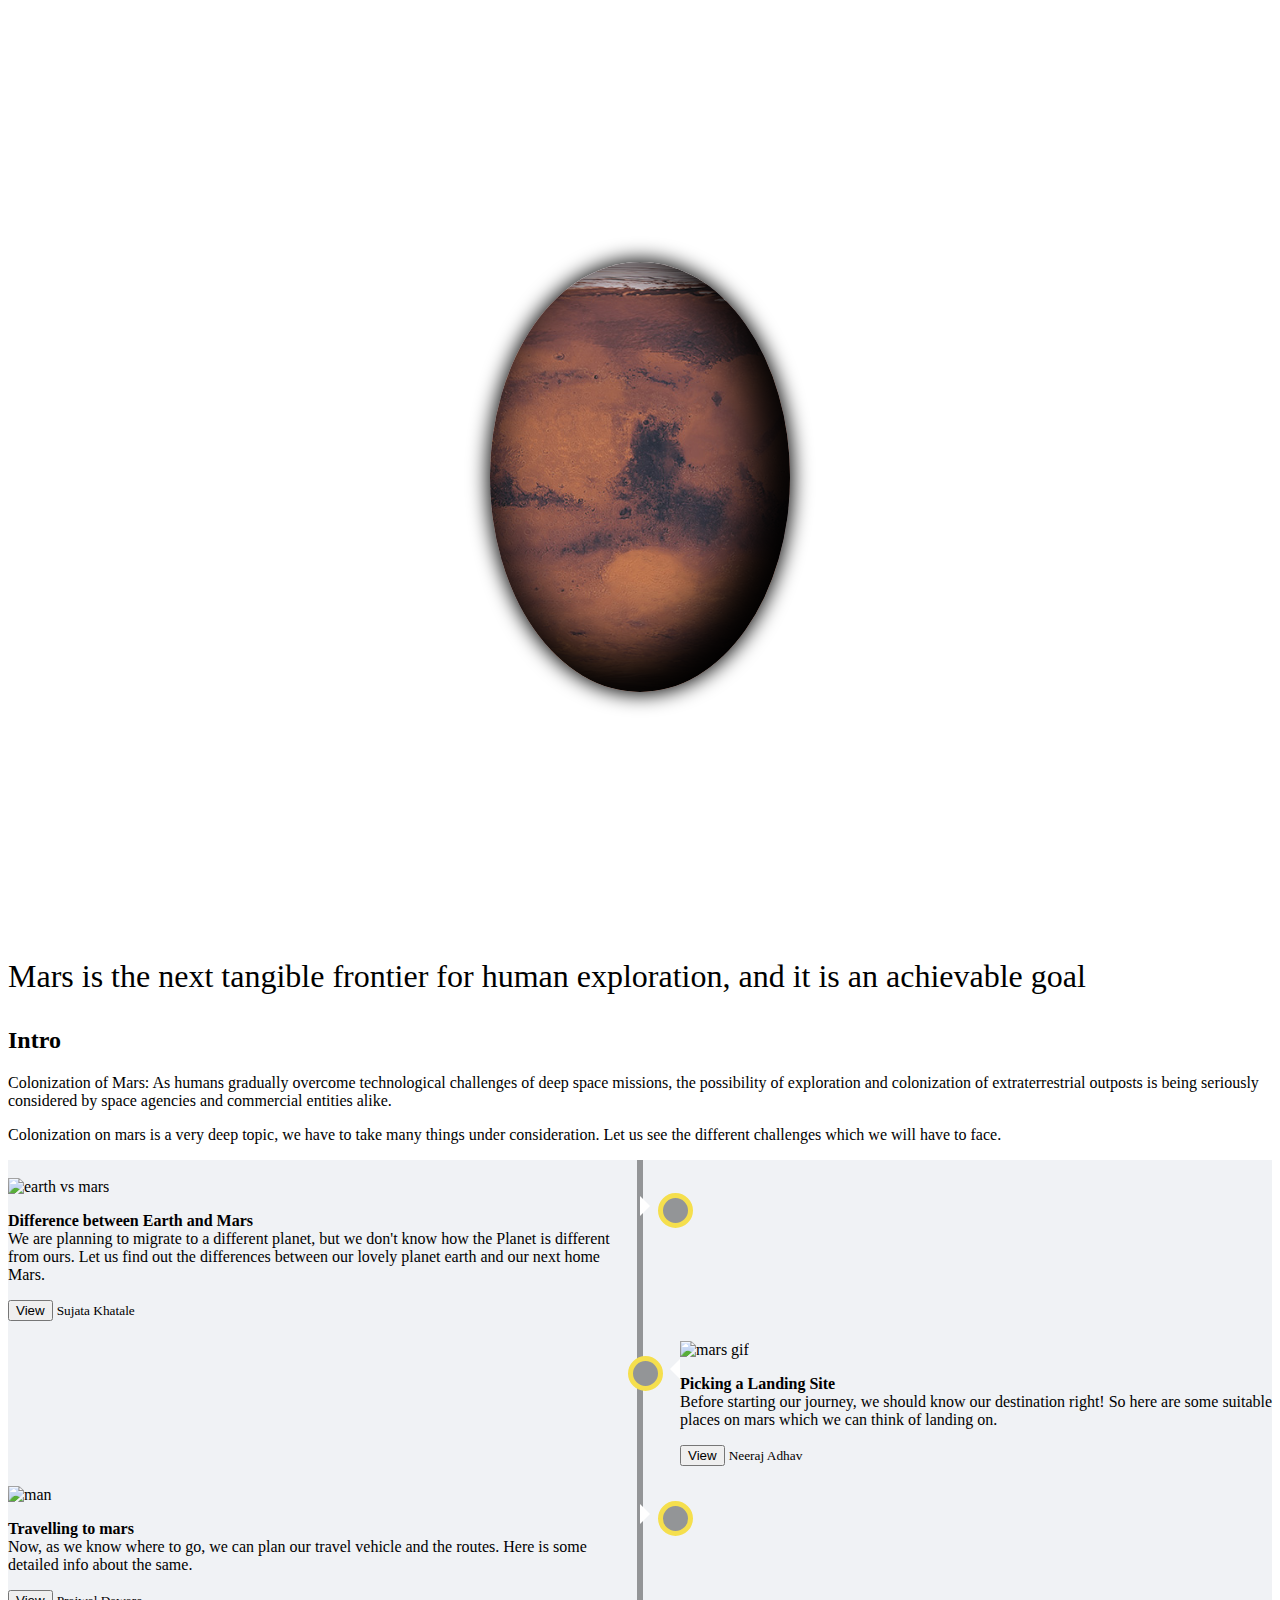
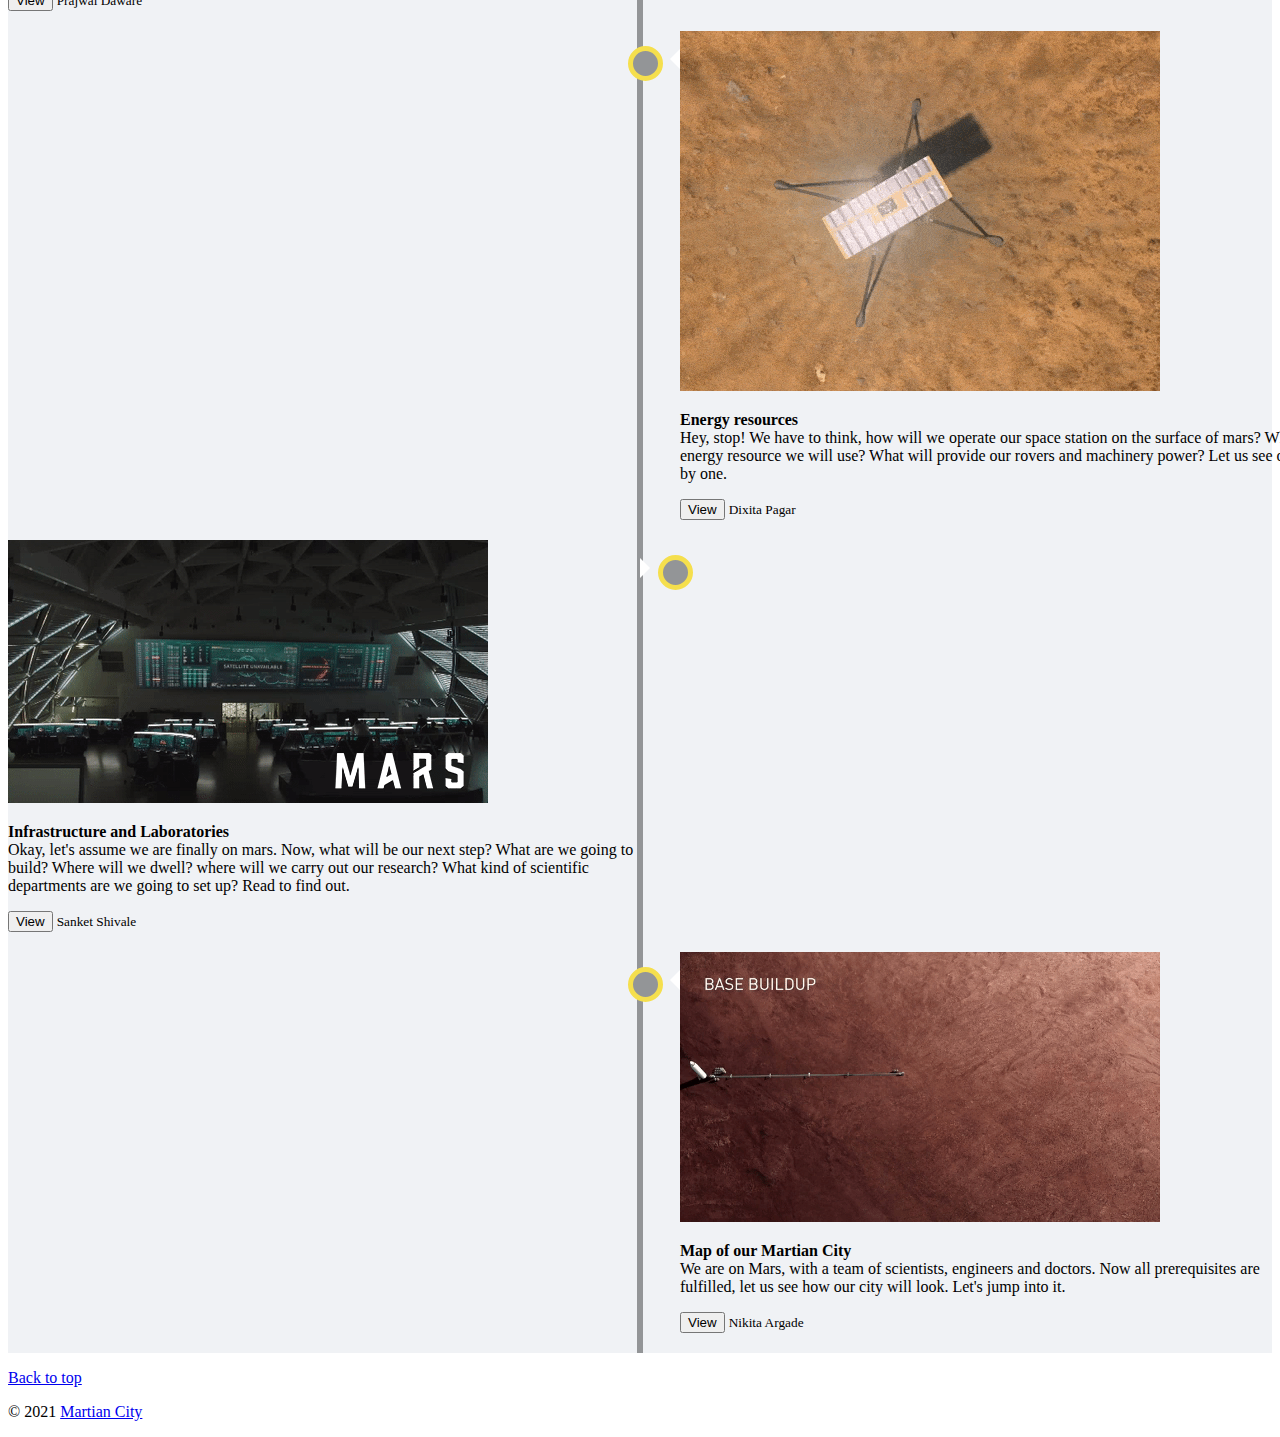
==== index.html @ d2145f33 "footer link for martian city github page" ====
<!doctype html>
<html lang="en">

<head>
  <meta charset="utf-8">
  <meta name="viewport" content="width=device-width, initial-scale=1">
  <meta name="description" content="Martian City">
  <meta name="author" content="Neeraj Adhav">
  <title>Martian City</title>

  <link rel="canonical" href="https://neerajadhav.github.io">

  <link rel="shortcut icon" href="./static/images/mars.png" type="image/x-icon">


  <!-- Bootstrap core CSS -->
  <link href="https://cdn.jsdelivr.net/npm/bootstrap@5.0.1/dist/css/bootstrap.min.css" rel="stylesheet"
    integrity="sha384-+0n0xVW2eSR5OomGNYDnhzAbDsOXxcvSN1TPprVMTNDbiYZCxYbOOl7+AMvyTG2x" crossorigin="anonymous">

  <style>
    .bd-placeholder-img {
      font-size: 1.125rem;
      text-anchor: middle;
      -webkit-user-select: none;
      -moz-user-select: none;
      user-select: none;
    }

    @media (min-width: 768px) {
      .bd-placeholder-img-lg {
        font-size: 3.5rem;
      }
    }

    #loading {
      position: fixed;
      top: 0;
      left: 0;
      width: 100%;
      height: 100%;
      background: rgba(0, 0, 0, 0.7);
      background-size: cover;
      z-index: 999;
    }

    @keyframes marsspin {
      100% {
        background-position: 100%;
      }
    }

    .mars {
      background: url('./static/images/mars_1k_color.jpg');
      background-size: cover;
      box-shadow: -20px -20px 50px 20px #000 inset, 0 0 20px 2px #000;
      animation: marsspin 30s linear alternate infinite;
      width: 300px;
      height: 300px;
      position: relative;
      top: 0;
      right: 0;
      bottom: 0;
      margin: auto;
      border-radius: 50%;
      padding-top: 130px;
      color: white;
    }

    @import url('https://fonts.googleapis.com/css2?family=Abril+Fatface&display=swap');

    .mars h1 {
      font-size: 2rem;
    }

    /* The actual timeline (the vertical ruler) */
    .main-timeline {
      position: relative;
    }

    /* The actual timeline (the vertical ruler) */
    .main-timeline::after {
      content: '';
      position: absolute;
      width: 6px;
      background-color: #939597;
      top: 0;
      bottom: 0;
      left: 50%;
      margin-left: -3px;
    }

    /* Container around content */
    .timeline {
      position: relative;
      background-color: inherit;
      width: 50%;
    }

    /* The circles on the timeline */
    .timeline::after {
      content: '';
      position: absolute;
      width: 25px;
      height: 25px;
      right: -13px;
      background-color: #939597;
      border: 5px solid #F5DF4D;
      top: 15px;
      border-radius: 50%;
      z-index: 1;
    }

    /* Place the container to the left */
    .left {
      padding: 0px 40px 20px 0px;
      left: 0;
    }

    /* Place the container to the right */
    .right {
      padding: 0px 0px 20px 40px;
      left: 50%;
    }

    /* Add arrows to the left container (pointing right) */
    .left::before {
      content: " ";
      position: absolute;
      top: 18px;
      z-index: 1;
      right: 30px;
      border: medium solid white;
      border-width: 10px 0 10px 10px;
      border-color: transparent transparent transparent white;
    }

    /* Add arrows to the right container (pointing left) */
    .right::before {
      content: " ";
      position: absolute;
      top: 18px;
      z-index: 1;
      left: 30px;
      border: medium solid white;
      border-width: 10px 10px 10px 0;
      border-color: transparent white transparent transparent;
    }

    /* Fix the circle for containers on the right side */
    .right::after {
      left: -12px;
    }

    /* Media queries - Responsive timeline on screens less than 600px wide */
    @media screen and (max-width: 600px) {

      /* Place the timelime to the left */
      .main-timeline::after {
        left: 31px;
      }

      /* Full-width containers */
      .timeline {
        width: 100%;
        padding-left: 70px;
        padding-right: 25px;
      }

      /* Make sure that all arrows are pointing leftwards */
      .timeline::before {
        left: 60px;
        border: medium solid white;
        border-width: 10px 10px 10px 0;
        border-color: transparent white transparent transparent;
      }

      /* Make sure all circles are at the same spot */
      .left::after,
      .right::after {
        left: 18px;
      }

      .left::before {
        right: auto;
      }

      /* Make all right containers behave like the left ones */
      .right {
        left: 0%;
      }
    }
  </style>


</head>

<body onload="preloader()">
  <center id="loading" style="padding-top: 300px;">
    <div class="spinner-border text-primary" role="status">
      <span class="visually-hidden">Loading...</span>
    </div>
  </center>

  <main>

    <!-- logo and hero -->
    <section class="text-center container-fluid"
      style="background: url('https://images.unsplash.com/photo-1538551868183-edf7bfc50391?ixid=MnwxMjA3fDB8MHxwaG90by1wYWdlfHx8fGVufDB8fHx8&ixlib=rb-1.2.1&auto=format&fit=crop&w=750&q=80') no-repeat; background-size: cover; height: 100vh;">
      <div class="row py-lg">
        <div class="col-lg-6 col-md-8 mx-auto">

          <img src="./static/images/logo.png" alt="logo" class="img-fluid">

          <div class="mars">
          </div>

        </div>
      </div>
    </section>

    <!-- intro para -->
    <section class="container">
      <br>
      <p id="intro" style="font-size: 2rem;" class="lead">Mars is the next tangible frontier for human exploration, and
        it is an achievable
        goal</p>
      <h2>Intro</h2>
      <div>
        <p>Colonization of Mars: As humans gradually overcome technological challenges of deep space
          missions, the possibility of exploration and colonization of extraterrestrial outposts is being
          seriously considered by space agencies and commercial entities alike.</p>
        <p>Colonization on mars is a very deep topic, we have to take many things under consideration. Let
          us see the different challenges which we will have to face.</p>
      </div>
    </section>

    <section style="background-color: #F0F2F5;">
      <div class="container pb-5">
        <div class="main-timeline">
          <br>
          <div class="timeline left">
            <div class="card" id="post1">
              
              <img
                src="http://www.esa.int/var/esa/storage/images/esa_multimedia/images/2018/04/comparing_the_atmospheres_of_mars_and_earth/17444033-1-eng-GB/Comparing_the_atmospheres_of_Mars_and_Earth_pillars.jpg"
                alt="earth vs mars" class="img-fluid rounded-top">

              <div class="card-body">
                <p class="card-text">
                  <b>Difference between Earth and Mars</b><br>
                  We are planning to migrate to a different planet, but we don't know how the Planet is
                  different from ours. Let us find out the differences between our lovely planet earth and our
                  next home Mars.
                </p>
                <div class="d-flex justify-content-between align-items-center">
                  <a href="./Difference-between-Earth-and-Mars/"><button type="button"
                      class="btn btn-sm btn-outline-primary">View</button></a>
                  <small class="text-muted">Sujata Khatale</small>
                </div>
              </div>
            
            </div>
          </div>
          <div class="timeline right">
            <div class="card" id="post2">
              
              <img src="https://mars.nasa.gov/imgs/2017/02/Mars-2020-Final-Three-Landing-Sites-loop_v001_640x360.gif"
                class="img-fluid rounded-top" alt="mars gif">

              <div class="card-body">
                <p class="card-text">
                  <b>Picking a Landing Site</b><br>
                  Before starting our journey, we should know our destination right! So here are some suitable places on
                  mars which we can think of landing on.
                </p>
                <div class="d-flex justify-content-between align-items-center">
                  <a href="#"><button type="button" class="btn btn-sm btn-outline-primary">View</button></a>
                  <small class="text-muted">Neeraj Adhav</small>
                </div>
              </div>
            
            </div>
          </div>
          <div class="timeline left">
            <div class="card" id="post3">
              
              <img
                src="https://www.nasa.gov/sites/default/files/styles/full_width_feature/public/thumbnails/image/journey_to_mars.jpeg"
                class="img-fluid rounded-top" alt="man">

              <div class="card-body">
                <p class="card-text">
                  <b>Travelling to mars</b><br>
                  Now, as we know where to go, we can plan our travel vehicle and the routes. Here is some
                  detailed info about the same.
                </p>
                <div class="d-flex justify-content-between align-items-center">
                  <a href="#"><button type="button" class="btn btn-sm btn-outline-primary">View</button></a>
                  <small class="text-muted">Prajwal Daware</small>
                </div>
              </div>
            
            </div>
          </div>
          <div class="timeline right">
            <div class="card" id="post4">
              
              <img src="static/images/Energy Resources.gif" class="img-fluid rounded-top" alt="man">

              <div class="card-body">
                <p class="card-text">
                  <b>Energy resources</b><br>
                  Hey, stop! We have to think, how will we operate our space station on the surface of mars?
                  What energy resource we will use? What will provide our rovers and machinery power? Let us
                  see one by one.
                </p>
                <div class="d-flex justify-content-between align-items-center">
                  <a href="./Energy-resources/"><button type="button"
                      class="btn btn-sm btn-outline-primary">View</button></a>
                  <small class="text-muted">Dixita Pagar</small>
                </div>
              </div>
            
            </div>
          </div>
          <div class="timeline left">
            <div class="card" id="post5">
              
              <img src="static/images/giphy[1].gif" class="img-fluid rounded-top" alt="man">

              <div class="card-body">
                <p class="card-text">
                  <b>Infrastructure and Laboratories</b><br>
                  Okay, let's assume we are finally on mars. Now, what will be our next step? What are we
                  going to build? Where will we dwell? where will we carry out our research? What kind of
                  scientific departments are we going to set up? Read to find out.
                </p>
                <div class="d-flex justify-content-between align-items-center">
                  <a href="#"><button type="button" class="btn btn-sm btn-outline-primary">View</button></a>
                  <small class="text-muted">Sanket Shivale</small>
                </div>
              </div>
            
            </div>
          </div>
          <div class="timeline right">
            <div class="card" id="post6">
              
              <img src="static/images/MapOfMars.gif" class="img-fluid rounded-top" alt="man">

              <div class="card-body">
                <p class="card-text">
                  <b>Map of our Martian City</b><br>
                  We are on Mars, with a team of scientists, engineers and doctors. Now all prerequisites are
                  fulfilled, let us see how our city will look. Let's jump into it.
                </p>
                <div class="d-flex justify-content-between align-items-center">
                  <a href="#"><button type="button" class="btn btn-sm btn-outline-primary">View</button></a>
                  <small class="text-muted">Nikita Argade</small>
                </div>
              </div>
            
            </div>
          </div>
        </div>
      </div>
    </section>

  </main>

  <footer class="text-muted py-5">
    <div class="container">
      <p class="float-end mb-1">
        <a href="#intro">Back to top</a>
      </p>
      <p class="mb-1">&copy; 2021 <a href="https://github.com/martiancity/martiancity.github.io">Martian City</a></p>
    </div>
  </footer>


  <script src="https://cdn.jsdelivr.net/npm/bootstrap@5.0.1/dist/js/bootstrap.bundle.min.js"
    integrity="sha384-gtEjrD/SeCtmISkJkNUaaKMoLD0//ElJ19smozuHV6z3Iehds+3Ulb9Bn9Plx0x4"
    crossorigin="anonymous"></script>

  <script>
    function preloader() {
      loading = document.getElementById("loading")
      loading.style.display = 'none';
    }
  </script>

</body>

</html>
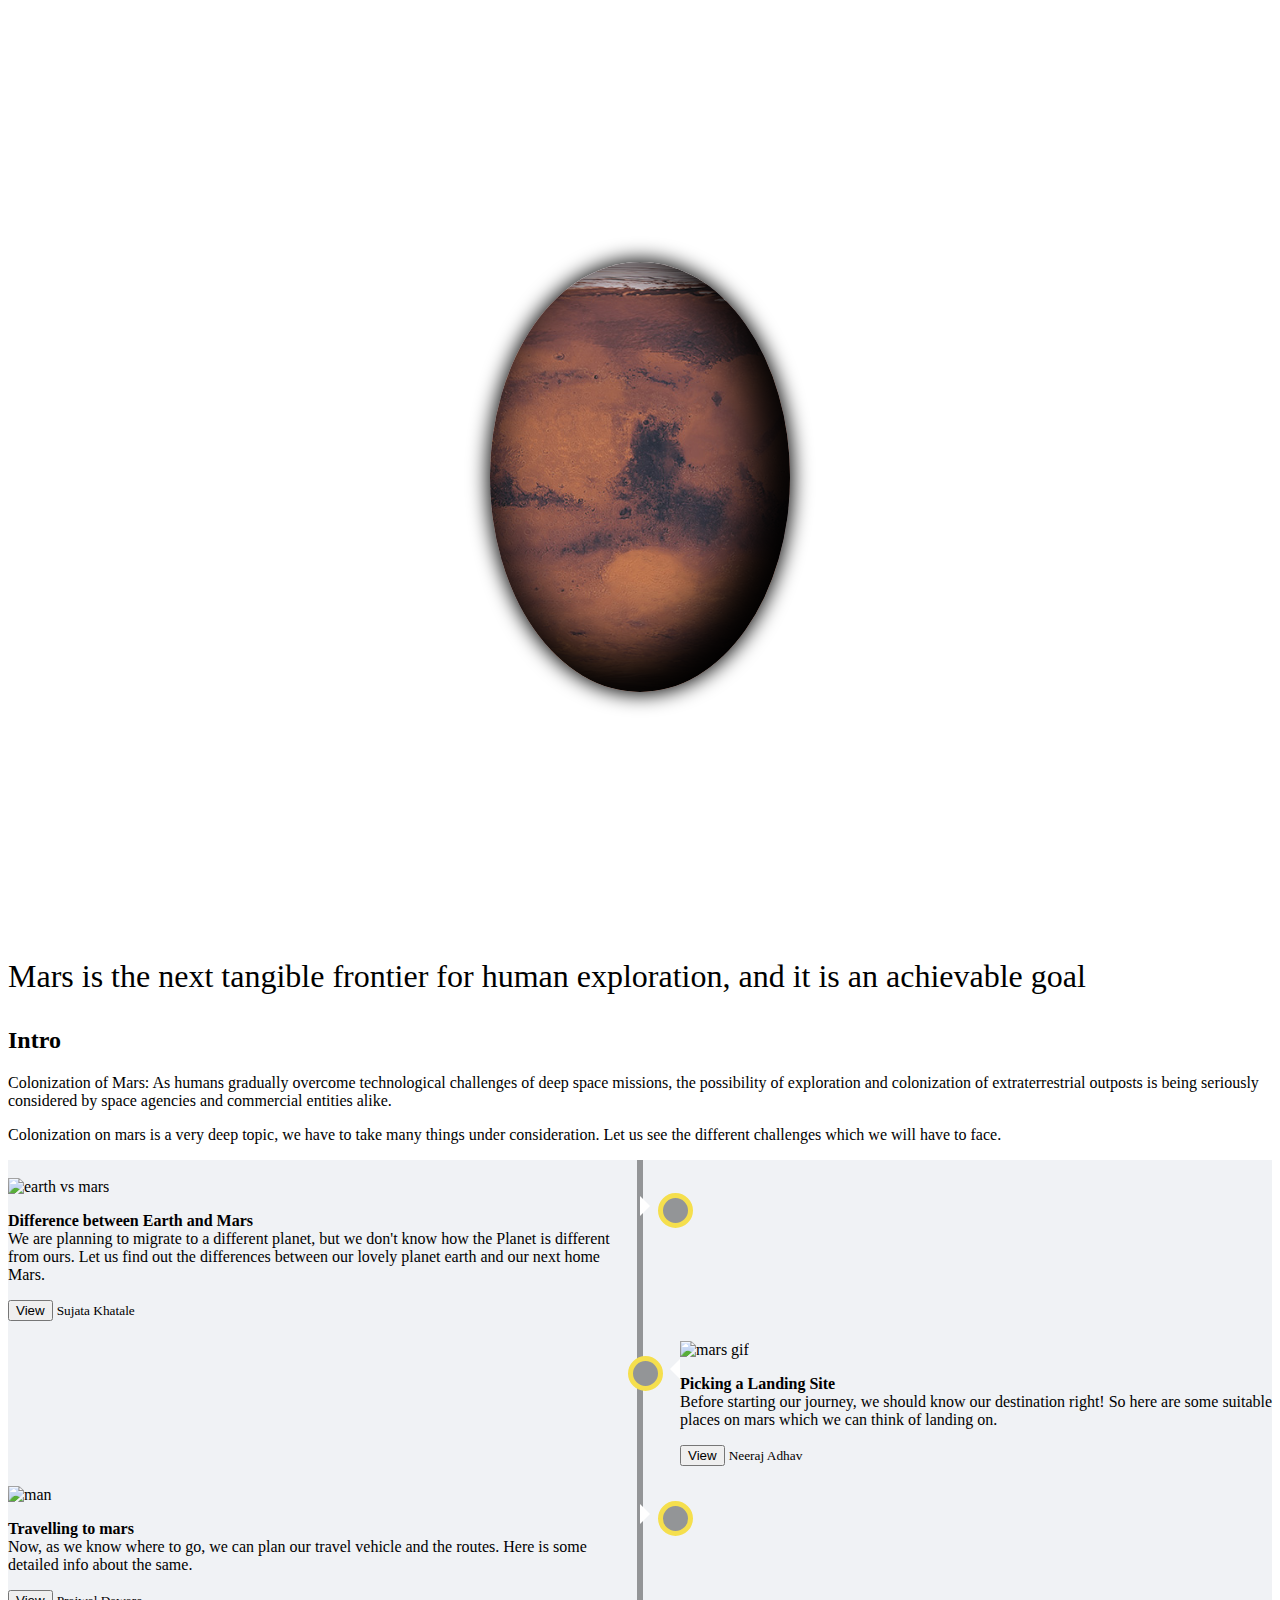
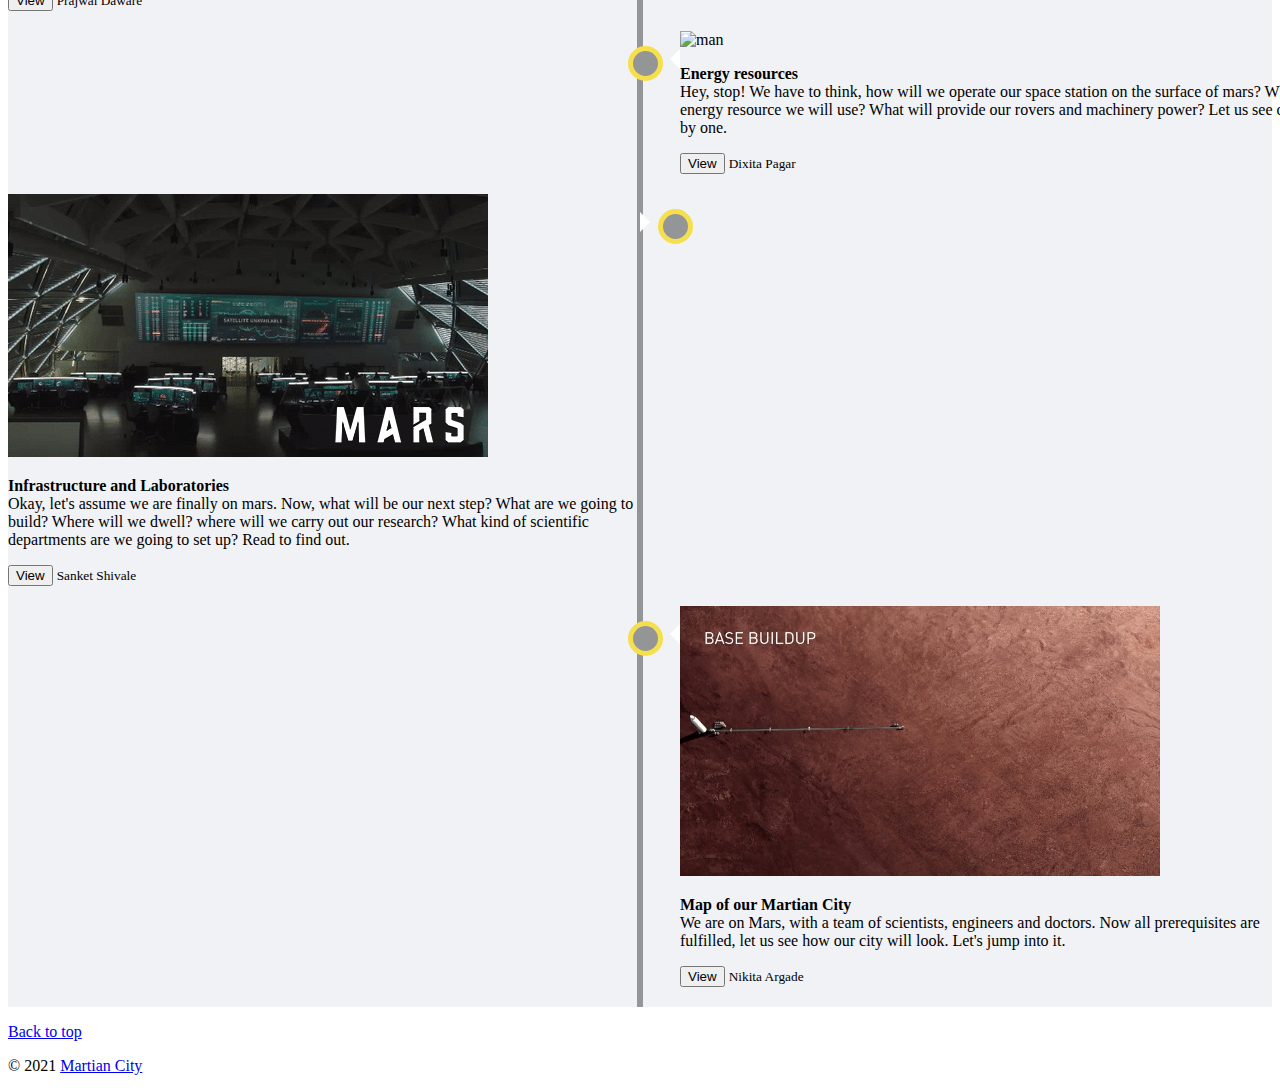
==== commit a56d0583: "post 4 thumb updated" ====
--- a/index.html
+++ b/index.html
@@ -285,7 +285,7 @@
             <div class="card" id="post3">
               
               <img
-                src="https://www.nasa.gov/sites/default/files/styles/full_width_feature/public/thumbnails/image/journey_to_mars.jpeg"
+                src="https://media.giphy.com/media/tXLpxypfSXvUc/giphy.gif"
                 class="img-fluid rounded-top" alt="man">
 
               <div class="card-body">
@@ -305,7 +305,7 @@
           <div class="timeline right">
             <div class="card" id="post4">
               
-              <img src="static/images/Energy Resources.gif" class="img-fluid rounded-top" alt="man">
+              <img src="https://media.giphy.com/media/OnavQV9tvZVks/giphy.gif" class="img-fluid rounded-top" alt="man">
 
               <div class="card-body">
                 <p class="card-text">
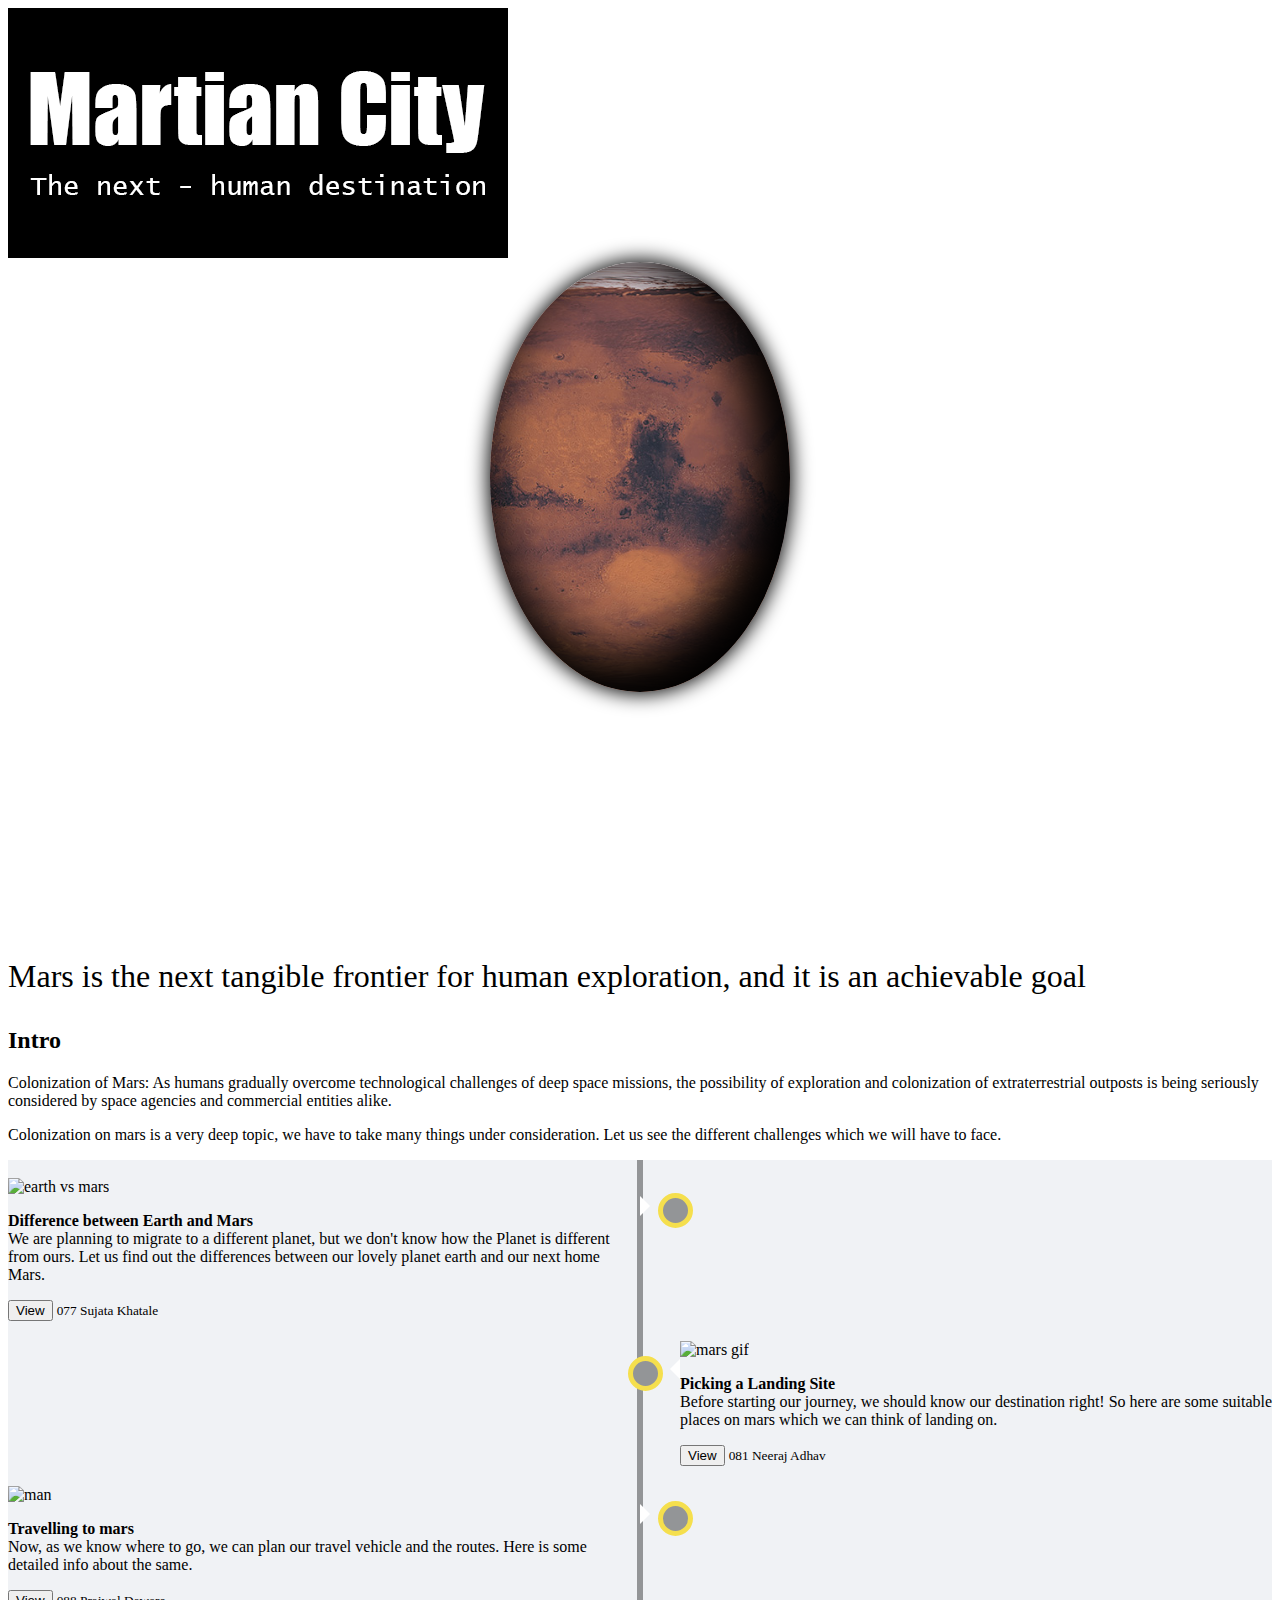
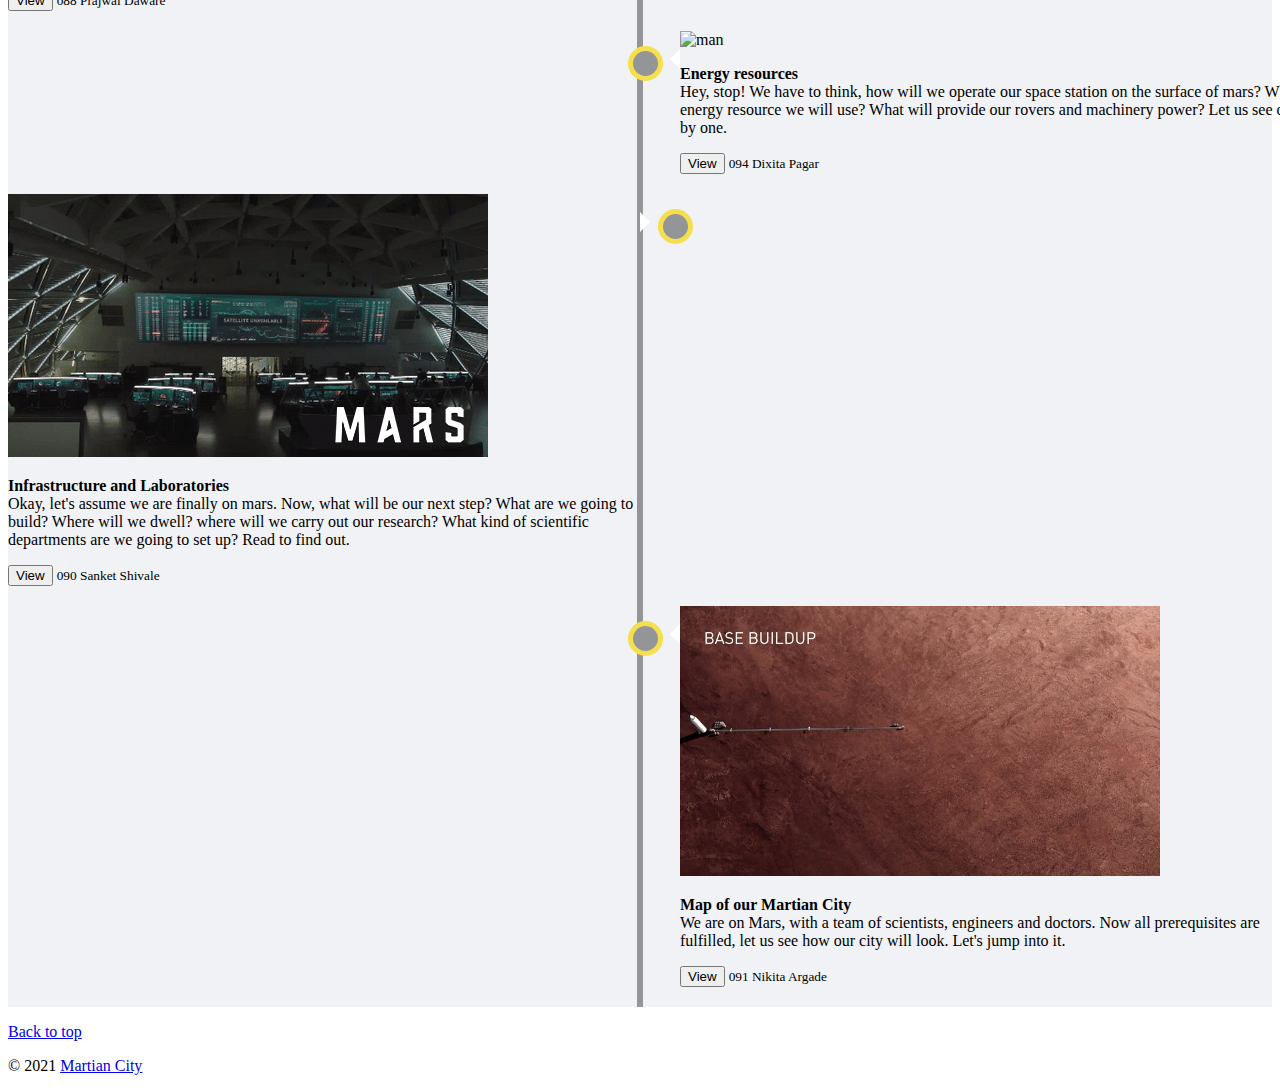
==== commit 3b4c4db1: "student id in home page" ====
--- a/index.html
+++ b/index.html
@@ -255,7 +255,7 @@
                 <div class="d-flex justify-content-between align-items-center">
                   <a href="./Difference-between-Earth-and-Mars/"><button type="button"
                       class="btn btn-sm btn-outline-primary">View</button></a>
-                  <small class="text-muted">Sujata Khatale</small>
+                  <small class="text-muted">077 Sujata Khatale</small>
                 </div>
               </div>
             
@@ -274,8 +274,8 @@
                   mars which we can think of landing on.
                 </p>
                 <div class="d-flex justify-content-between align-items-center">
-                  <a href="#"><button type="button" class="btn btn-sm btn-outline-primary">View</button></a>
-                  <small class="text-muted">Neeraj Adhav</small>
+                  <a href="./Picking-a-landing-site/"><button type="button" class="btn btn-sm btn-outline-primary">View</button></a>
+                  <small class="text-muted">081 Neeraj Adhav</small>
                 </div>
               </div>
             
@@ -296,7 +296,7 @@
                 </p>
                 <div class="d-flex justify-content-between align-items-center">
                   <a href="#"><button type="button" class="btn btn-sm btn-outline-primary">View</button></a>
-                  <small class="text-muted">Prajwal Daware</small>
+                  <small class="text-muted">088 Prajwal Daware</small>
                 </div>
               </div>
             
@@ -317,7 +317,7 @@
                 <div class="d-flex justify-content-between align-items-center">
                   <a href="./Energy-resources/"><button type="button"
                       class="btn btn-sm btn-outline-primary">View</button></a>
-                  <small class="text-muted">Dixita Pagar</small>
+                  <small class="text-muted">094 Dixita Pagar</small>
                 </div>
               </div>
             
@@ -337,7 +337,7 @@
                 </p>
                 <div class="d-flex justify-content-between align-items-center">
                   <a href="#"><button type="button" class="btn btn-sm btn-outline-primary">View</button></a>
-                  <small class="text-muted">Sanket Shivale</small>
+                  <small class="text-muted">090 Sanket Shivale</small>
                 </div>
               </div>
             
@@ -356,7 +356,7 @@
                 </p>
                 <div class="d-flex justify-content-between align-items-center">
                   <a href="#"><button type="button" class="btn btn-sm btn-outline-primary">View</button></a>
-                  <small class="text-muted">Nikita Argade</small>
+                  <small class="text-muted">091 Nikita Argade</small>
                 </div>
               </div>
             
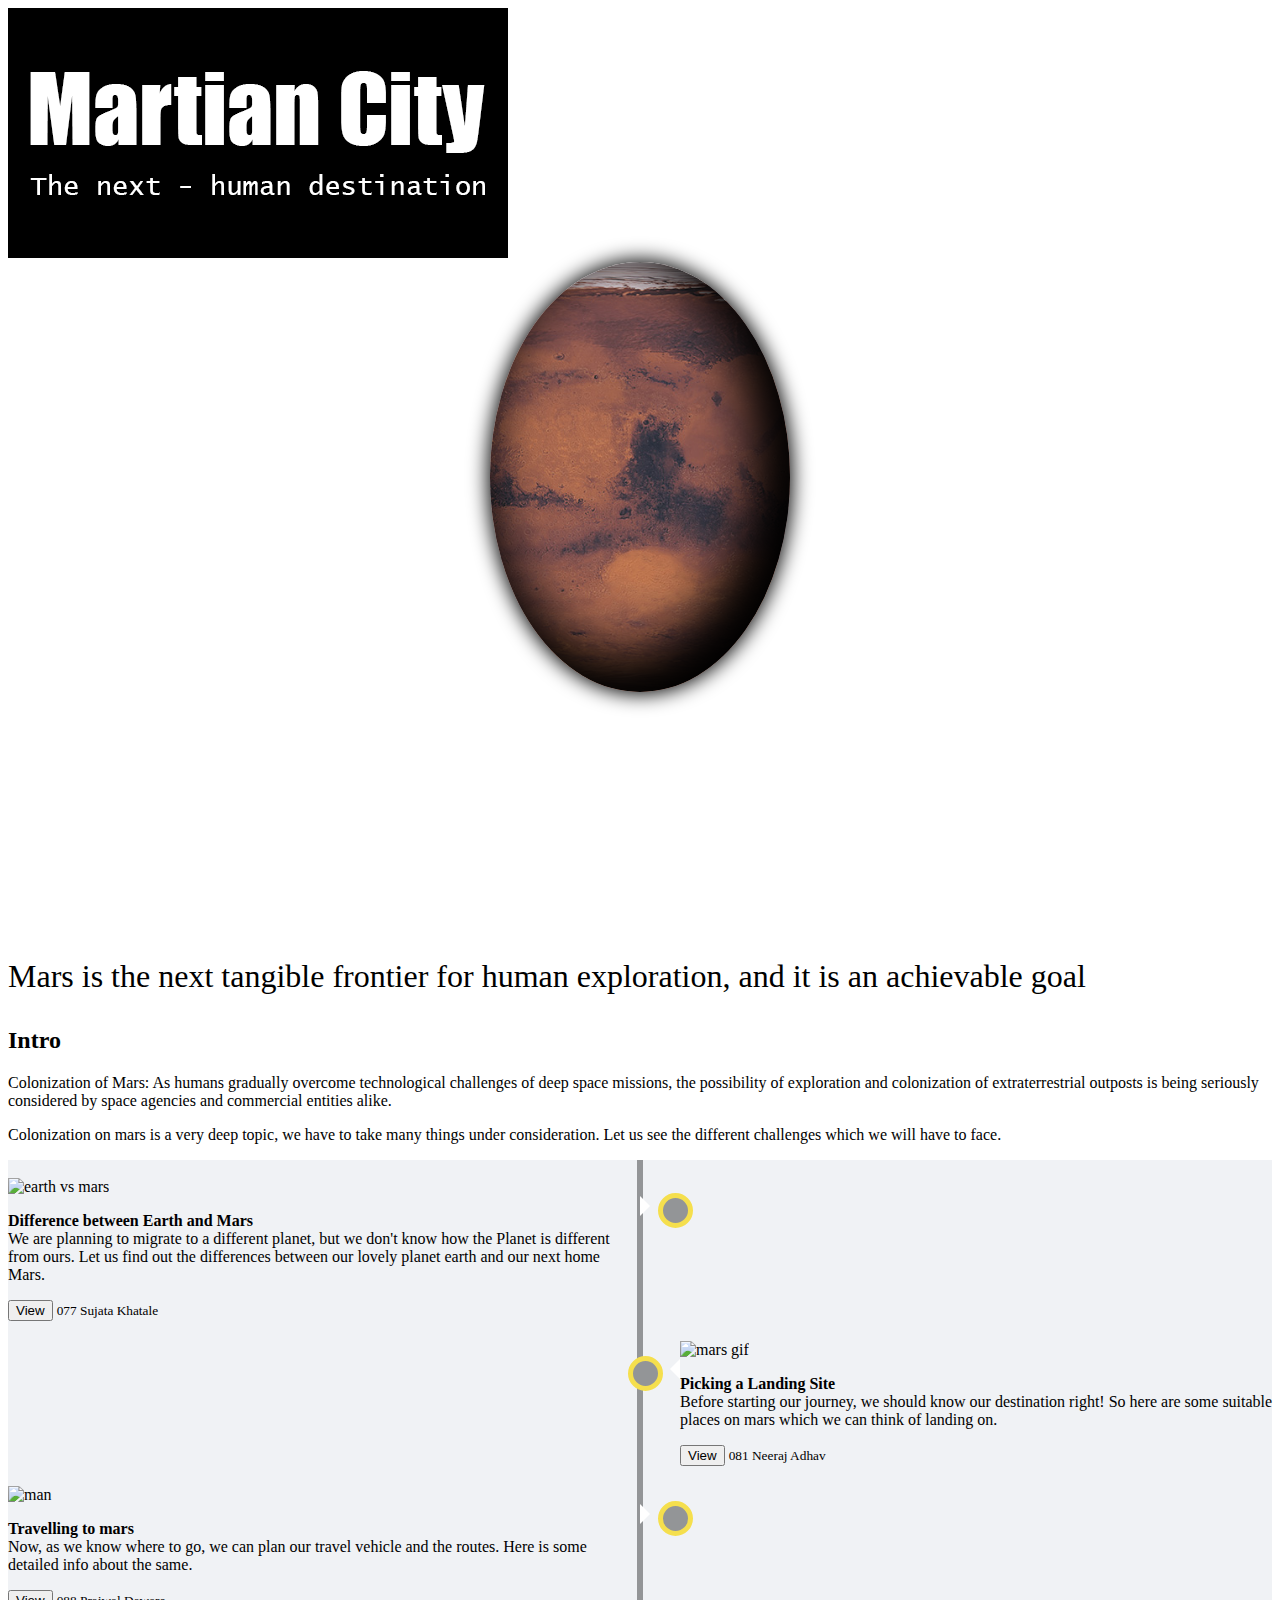
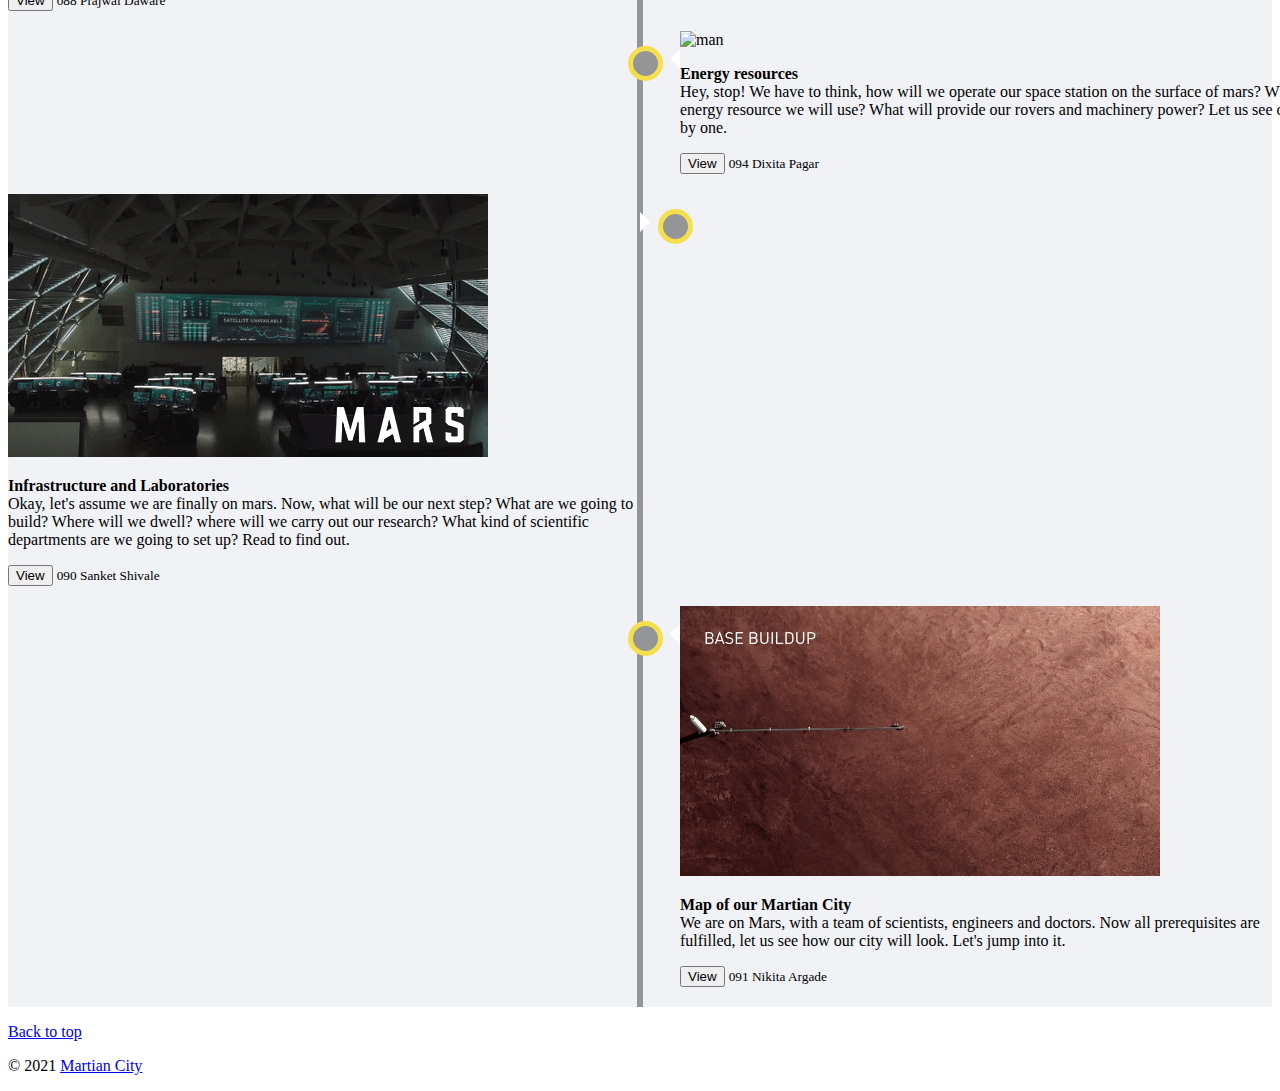
==== commit 882dc2a0: "homepage links to content" ====
--- a/index.html
+++ b/index.html
@@ -295,7 +295,7 @@
                   detailed info about the same.
                 </p>
                 <div class="d-flex justify-content-between align-items-center">
-                  <a href="#"><button type="button" class="btn btn-sm btn-outline-primary">View</button></a>
+                  <a href="./Travelling-to-mars/"><button type="button" class="btn btn-sm btn-outline-primary">View</button></a>
                   <small class="text-muted">088 Prajwal Daware</small>
                 </div>
               </div>
@@ -336,7 +336,7 @@
                   scientific departments are we going to set up? Read to find out.
                 </p>
                 <div class="d-flex justify-content-between align-items-center">
-                  <a href="#"><button type="button" class="btn btn-sm btn-outline-primary">View</button></a>
+                  <a href="./Infrastructure-and-Laboratories/"><button type="button" class="btn btn-sm btn-outline-primary">View</button></a>
                   <small class="text-muted">090 Sanket Shivale</small>
                 </div>
               </div>
@@ -355,7 +355,7 @@
                   fulfilled, let us see how our city will look. Let's jump into it.
                 </p>
                 <div class="d-flex justify-content-between align-items-center">
-                  <a href="#"><button type="button" class="btn btn-sm btn-outline-primary">View</button></a>
+                  <a href="./Map-of-our-Martian-City/"><button type="button" class="btn btn-sm btn-outline-primary">View</button></a>
                   <small class="text-muted">091 Nikita Argade</small>
                 </div>
               </div>
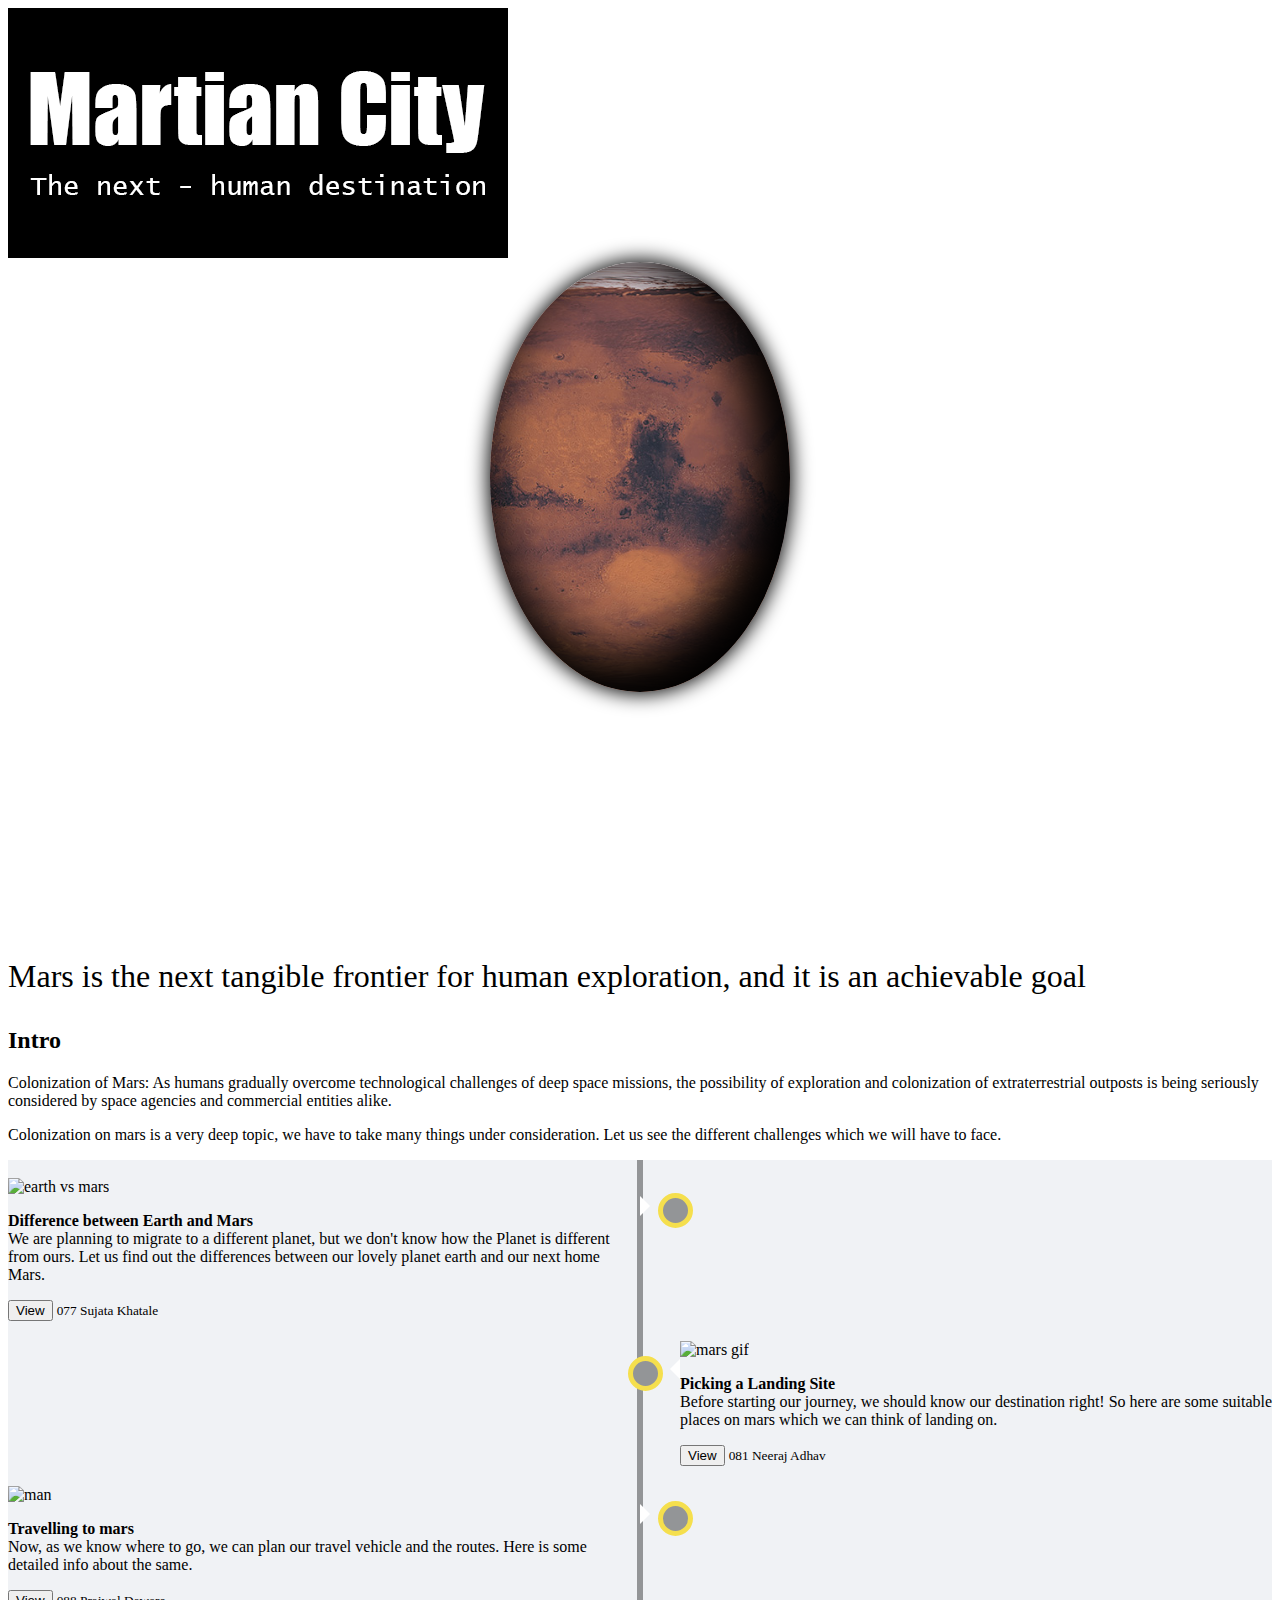
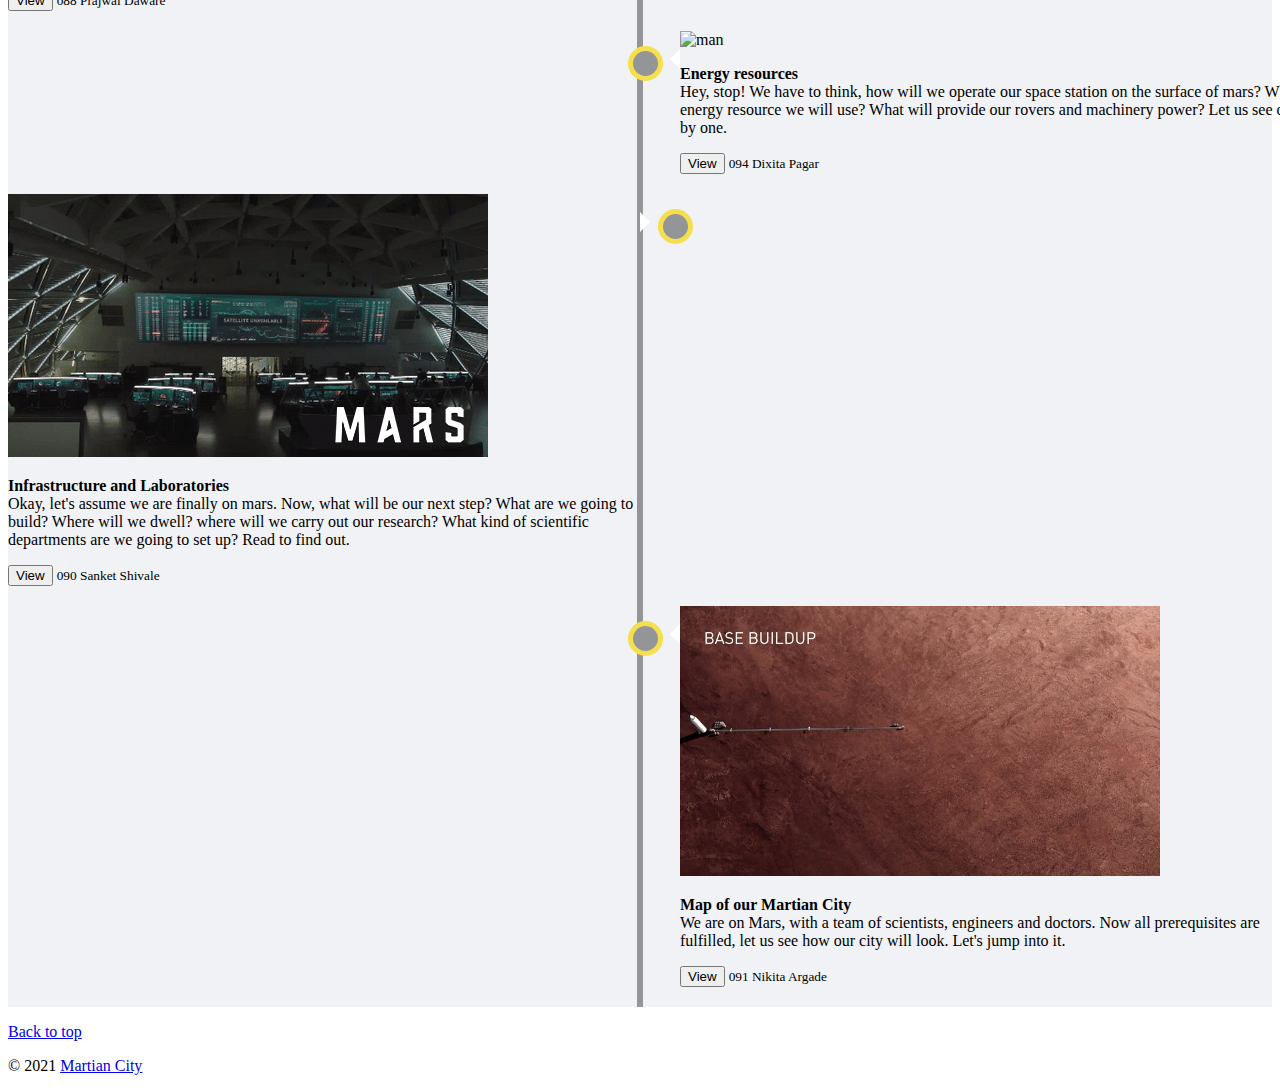
==== commit e9351726: "foramting" ====
--- a/index.html
+++ b/index.html
@@ -240,7 +240,7 @@
           <br>
           <div class="timeline left">
             <div class="card" id="post1">
-              
+
               <img
                 src="http://www.esa.int/var/esa/storage/images/esa_multimedia/images/2018/04/comparing_the_atmospheres_of_mars_and_earth/17444033-1-eng-GB/Comparing_the_atmospheres_of_Mars_and_Earth_pillars.jpg"
                 alt="earth vs mars" class="img-fluid rounded-top">
@@ -258,12 +258,12 @@
                   <small class="text-muted">077 Sujata Khatale</small>
                 </div>
               </div>
-            
+
             </div>
           </div>
           <div class="timeline right">
             <div class="card" id="post2">
-              
+
               <img src="https://mars.nasa.gov/imgs/2017/02/Mars-2020-Final-Three-Landing-Sites-loop_v001_640x360.gif"
                 class="img-fluid rounded-top" alt="mars gif">
 
@@ -274,19 +274,18 @@
                   mars which we can think of landing on.
                 </p>
                 <div class="d-flex justify-content-between align-items-center">
-                  <a href="./Picking-a-landing-site/"><button type="button" class="btn btn-sm btn-outline-primary">View</button></a>
+                  <a href="./Picking-a-landing-site/"><button type="button"
+                      class="btn btn-sm btn-outline-primary">View</button></a>
                   <small class="text-muted">081 Neeraj Adhav</small>
                 </div>
               </div>
-            
+
             </div>
           </div>
           <div class="timeline left">
             <div class="card" id="post3">
-              
-              <img
-                src="https://media.giphy.com/media/tXLpxypfSXvUc/giphy.gif"
-                class="img-fluid rounded-top" alt="man">
+
+              <img src="https://media.giphy.com/media/tXLpxypfSXvUc/giphy.gif" class="img-fluid rounded-top" alt="man">
 
               <div class="card-body">
                 <p class="card-text">
@@ -295,16 +294,17 @@
                   detailed info about the same.
                 </p>
                 <div class="d-flex justify-content-between align-items-center">
-                  <a href="./Travelling-to-mars/"><button type="button" class="btn btn-sm btn-outline-primary">View</button></a>
+                  <a href="./Travelling-to-mars/"><button type="button"
+                      class="btn btn-sm btn-outline-primary">View</button></a>
                   <small class="text-muted">088 Prajwal Daware</small>
                 </div>
               </div>
-            
+
             </div>
           </div>
           <div class="timeline right">
             <div class="card" id="post4">
-              
+
               <img src="https://media.giphy.com/media/OnavQV9tvZVks/giphy.gif" class="img-fluid rounded-top" alt="man">
 
               <div class="card-body">
@@ -320,12 +320,12 @@
                   <small class="text-muted">094 Dixita Pagar</small>
                 </div>
               </div>
-            
+
             </div>
           </div>
           <div class="timeline left">
             <div class="card" id="post5">
-              
+
               <img src="static/images/giphy[1].gif" class="img-fluid rounded-top" alt="man">
 
               <div class="card-body">
@@ -336,16 +336,17 @@
                   scientific departments are we going to set up? Read to find out.
                 </p>
                 <div class="d-flex justify-content-between align-items-center">
-                  <a href="./Infrastructure-and-Laboratories/"><button type="button" class="btn btn-sm btn-outline-primary">View</button></a>
+                  <a href="./Infrastructure-and-Laboratories/"><button type="button"
+                      class="btn btn-sm btn-outline-primary">View</button></a>
                   <small class="text-muted">090 Sanket Shivale</small>
                 </div>
               </div>
-            
+
             </div>
           </div>
           <div class="timeline right">
             <div class="card" id="post6">
-              
+
               <img src="static/images/MapOfMars.gif" class="img-fluid rounded-top" alt="man">
 
               <div class="card-body">
@@ -355,11 +356,12 @@
                   fulfilled, let us see how our city will look. Let's jump into it.
                 </p>
                 <div class="d-flex justify-content-between align-items-center">
-                  <a href="./Map-of-our-Martian-City/"><button type="button" class="btn btn-sm btn-outline-primary">View</button></a>
+                  <a href="./Map-of-our-Martian-City/"><button type="button"
+                      class="btn btn-sm btn-outline-primary">View</button></a>
                   <small class="text-muted">091 Nikita Argade</small>
                 </div>
               </div>
-            
+
             </div>
           </div>
         </div>
